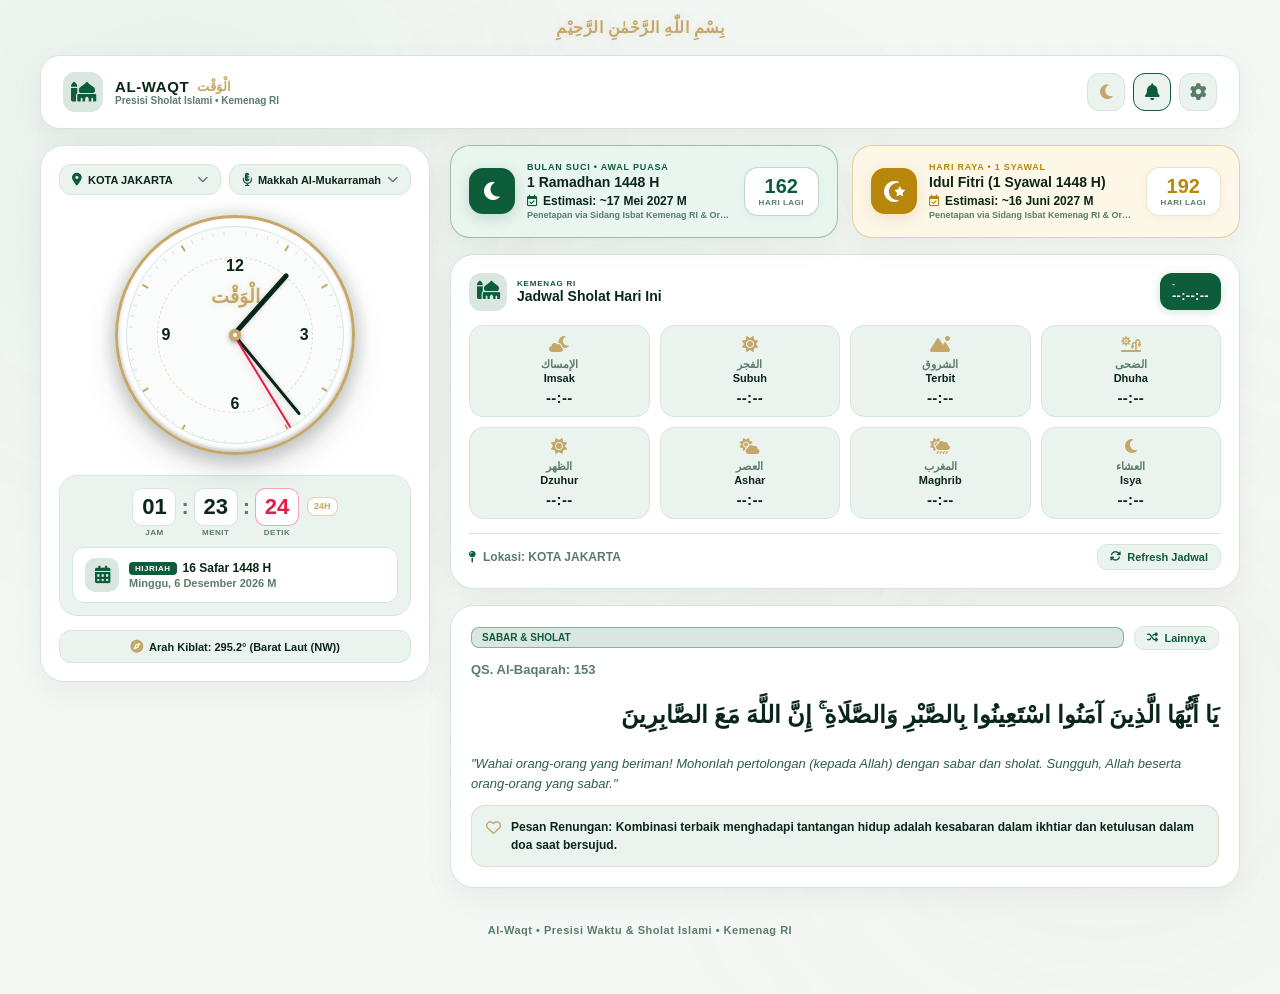
==== index.html @ 009664b2 "feat: initial commit Al-Waqt Islamic Clock, Prayer Times & Mobile App" ====
<!DOCTYPE html>
<html lang="id">
<head>
    <meta charset="UTF-8">
    <meta name="viewport" content="width=device-width, initial-scale=1.0, viewport-fit=cover">
    <meta http-equiv="X-Content-Type-Options" content="nosniff">
    <meta name="referrer" content="strict-origin-when-cross-origin">
    <meta http-equiv="Content-Security-Policy" content="default-src 'self'; script-src 'self' 'unsafe-inline' https://cdnjs.cloudflare.com; style-src 'self' 'unsafe-inline' https://fonts.googleapis.com https://cdnjs.cloudflare.com; font-src 'self' https://fonts.gstatic.com https://cdnjs.cloudflare.com; connect-src 'self' https://api.myquran.com; media-src 'self' blob: data:; img-src 'self' data:;">
    <title>Al-Waqt • Presisi Waktu & Sholat Islami</title>
    <!-- Google Fonts: Plus Jakarta Sans, Arabic Amiri, Heading Outfit, Display Orbitron -->
    <link rel="preconnect" href="https://fonts.googleapis.com">
    <link rel="preconnect" href="https://fonts.gstatic.com" crossorigin>
    <link href="https://fonts.googleapis.com/css2?family=Amiri:ital,wght@0,400;0,700;1,400&family=Outfit:wght@400;500;600;700;800;900&family=Plus+Jakarta+Sans:wght@400;500;600;700;800;900&display=swap" rel="stylesheet">
    <!-- Font Awesome Icons -->
    <link rel="stylesheet" href="https://cdnjs.cloudflare.com/ajax/libs/font-awesome/6.5.1/css/all.min.css" integrity="sha512-DTOQO9RWCH3ppGqcWaEA1BIZOC6xxalwEsw9c2QQeAIftl+Vegovlnee1c9QX4TctnWMn13TZye+giMm8e2LwA==" crossorigin="anonymous" referrerpolicy="no-referrer">
    <!-- Master Modular Stylesheet -->
    <link rel="stylesheet" href="style.css">
</head>
<body data-theme="green-dark">
    <!-- Islamic Geometric Pattern Overlay & Ambient Atmosphere -->
    <div class="islamic-pattern-bg"></div>
    <div class="ambient-glow glow-1"></div>
    <div class="ambient-glow glow-2"></div>
    <div class="ambient-glow glow-3"></div>

    <div class="app-container">
        <!-- 1. BISMILLAH RIBBON -->
        <div class="bismillah-ribbon">
            <span class="arabic-bismillah">بِسْمِ اللّٰهِ الرَّحْمٰنِ الرَّحِيْمِ</span>
        </div>

        <!-- 2. CRAFTED APP HEADER -->
        <header class="app-header">
            <!-- Brand Identity -->
            <div class="brand-identity">
                <div class="brand-crest">
                    <i class="fa-solid fa-mosque"></i>
                </div>
                <div class="brand-text-group">
                    <div class="brand-name-row">
                        <span class="brand-title">AL-WAQT</span>
                        <span class="brand-arabic-badge">الْوَقْت</span>
                    </div>
                    <span class="brand-sub">Presisi Sholat Islami • Kemenag RI</span>
                </div>
            </div>

            <!-- Action Buttons -->
            <div class="header-actions">
                <!-- Theme Toggle (Light / Dark) -->
                <button class="header-icon-btn" id="toggleDarkModeBtn" title="Mode Terang / Gelap">
                    <i class="fa-solid fa-sun" id="modeIcon"></i>
                </button>

                <!-- Audio Notification Toggle -->
                <button class="header-icon-btn active" id="toggleAudioBtn" title="Pengingat Adzan Otomatis">
                    <i class="fa-solid fa-bell" id="audioIcon"></i>
                </button>

                <!-- Settings Modal Trigger -->
                <button class="header-icon-btn" id="openSettingsBtn" title="Pengaturan Tampilan & Format">
                    <i class="fa-solid fa-gear"></i>
                </button>
            </div>
        </header>

        <!-- 3. MAIN DASHBOARD GRID (2-COLUMN ON DESKTOP, 1-COLUMN ON MOBILE) -->
        <main class="dashboard-grid">
            <!-- LEFT COLUMN: TIMEPIECE STATION -->
            <section class="hero-timepiece">
                <!-- Location & Reciter Chips Row -->
                <div class="hero-chips-row">
                    <button class="hero-chip" id="changeCityBtn" title="Pilih Wilayah / Daerah Jadwal Sholat">
                        <i class="fa-solid fa-location-dot chip-icon"></i>
                        <span id="currentCityLabel">KOTA JAKARTA</span>
                        <i class="fa-solid fa-chevron-down chevron"></i>
                    </button>

                    <button class="hero-chip reciter-chip" id="changeAdzanBtn" title="Pilih Suara & Muazin Adzan">
                        <i class="fa-solid fa-microphone-lines chip-icon"></i>
                        <span id="adzanChoiceLabel">Makkah</span>
                        <i class="fa-solid fa-chevron-down chevron"></i>
                    </button>
                </div>

                <!-- Analog Watch Dial -->
                <div class="analog-clock-wrapper">
                    <div class="analog-clock" id="analogClock">
                        <div class="clock-bezel">
                            <div class="clock-face">
                                <div class="islamic-inner-ring"></div>

                                <!-- Hour Markers -->
                                <span class="num-marker num-12" id="marker12">12</span>
                                <span class="num-marker num-3" id="marker3">3</span>
                                <span class="num-marker num-6" id="marker6">6</span>
                                <span class="num-marker num-9" id="marker9">9</span>

                                <!-- Dial Ticks (60 Ticks) -->
                                <div class="ticks-group" id="ticksGroup"></div>

                                <!-- Dial Logo -->
                                <div class="clock-brand">
                                    <span class="brand-arabic">الْوَقْت</span>
                                </div>

                                <!-- Hands -->
                                <div class="hand hour-hand" id="hourHand"></div>
                                <div class="hand minute-hand" id="minuteHand"></div>
                                <div class="hand second-hand" id="secondHand"></div>

                                <!-- Center Pin & Gem -->
                                <div class="center-nut">
                                    <div class="center-gem"></div>
                                </div>
                            </div>
                        </div>
                    </div>
                </div>

                <!-- Digital Clock & Hijri/Masehi Calendar Card -->
                <div class="digital-clock-card">
                    <!-- Digits Row -->
                    <div class="digital-time-row">
                        <div class="digit-group">
                            <div class="digit-card">
                                <span class="digit-value" id="digitHours">00</span>
                            </div>
                            <span class="digit-caption">JAM</span>
                        </div>

                        <span class="digit-separator">:</span>

                        <div class="digit-group">
                            <div class="digit-card">
                                <span class="digit-value" id="digitMinutes">00</span>
                            </div>
                            <span class="digit-caption">MENIT</span>
                        </div>

                        <span class="digit-separator">:</span>

                        <div class="digit-group">
                            <div class="digit-card second-card">
                                <span class="digit-value accent" id="digitSeconds">00</span>
                            </div>
                            <span class="digit-caption">DETIK</span>
                        </div>

                        <div class="period-badge-wrapper">
                            <div class="period-badge" id="periodBadge">24H</div>
                        </div>
                    </div>

                    <!-- Calendar Card (Hijri & Masehi) -->
                    <div class="calendar-card">
                        <div class="calendar-icon-box">
                            <i class="fa-solid fa-calendar-days"></i>
                        </div>
                        <div class="date-details">
                            <div class="hijri-headline">
                                <span class="hijri-badge">HIJRIAH</span>
                                <span class="hijri-text" id="liveHijriDate">16 Safar 1448 H</span>
                            </div>
                            <div class="masehi-text">
                                <span class="day-name" id="liveDayName">Sabtu</span>,
                                <span class="full-date" id="liveFullDate">29 Agustus 2026 M</span>
                            </div>
                        </div>
                    </div>
                </div>

                <!-- Qibla Pill (Tap to open Compass) -->
                <button class="qibla-pill-btn" id="openQiblaBtn" title="Buka Kompas Arah Kiblat Interaktif">
                    <i class="fa-solid fa-compass"></i>
                    <span id="qiblaText">Arah Kiblat: ~295.1° (Buka Kompas)</span>
                </button>
            </section>

            <!-- RIGHT COLUMN: MAIN SPIRITUAL & SCHEDULE STATION -->
            <div class="dashboard-main-content">
                <!-- 1. ISLAMIC MILESTONES (RAMADHAN & IDUL FITRI COUNTDOWNS) -->
                <section class="events-countdown-section">
                    <div class="countdown-card ramadhan-card">
                        <div class="event-icon-box">
                            <i class="fa-solid fa-moon"></i>
                        </div>
                        <div class="event-info">
                            <div class="event-tag">BULAN SUCI • AWAL PUASA</div>
                            <h4 class="event-title" id="ramadhanTitle">1 Ramadhan 1448 H</h4>
                            <div class="event-masehi-row">
                                <i class="fa-regular fa-calendar-check"></i>
                                <span id="ramadhanMasehiDate">Estimasi: ~8 - 9 Februari 2027</span>
                            </div>
                            <span class="event-note">Penetapan via Sidang Isbat Kemenag RI & Ormas</span>
                        </div>
                        <div class="event-counter-box">
                            <div class="counter-number" id="ramadhanDaysCount">--</div>
                            <div class="counter-unit">HARI LAGI</div>
                        </div>
                    </div>

                    <div class="countdown-card idulfitri-card">
                        <div class="event-icon-box">
                            <i class="fa-solid fa-star-and-crescent"></i>
                        </div>
                        <div class="event-info">
                            <div class="event-tag">HARI RAYA • 1 SYAWAL</div>
                            <h4 class="event-title" id="idulFitriTitle">Idul Fitri (1 Syawal 1448 H)</h4>
                            <div class="event-masehi-row">
                                <i class="fa-regular fa-calendar-check"></i>
                                <span id="idulFitriMasehiDate">Estimasi: ~10 - 11 Maret 2027</span>
                            </div>
                            <span class="event-note">Penetapan via Sidang Isbat Kemenag RI & Ormas</span>
                        </div>
                        <div class="event-counter-box">
                            <div class="counter-number" id="idulFitriDaysCount">--</div>
                            <div class="counter-unit">HARI LAGI</div>
                        </div>
                    </div>
                </section>

                <!-- 2. PRAYER SCHEDULE & NEXT PRAYER SECTION -->
                <section class="prayer-section">
                    <div class="prayer-header">
                        <div class="prayer-title-group">
                            <div class="prayer-title-icon">
                                <i class="fa-solid fa-mosque"></i>
                            </div>
                            <div class="prayer-title-text">
                                <div class="prayer-title-badge">KEMENAG RI</div>
                                <h3 class="prayer-title">Jadwal Sholat Hari Ini</h3>
                            </div>
                        </div>

                        <!-- Next Prayer Live Countdown Pill -->
                        <div class="next-prayer-banner" id="nextPrayerBanner">
                            <div class="next-prayer-info">
                                <span class="next-prayer-name" id="nextPrayerName">-</span>
                            </div>
                            <div class="next-prayer-timer" id="nextPrayerTimer">--:--:--</div>
                        </div>
                    </div>

                    <!-- 8-Prayer Grid (4x2 Matrix) -->
                    <div class="prayer-grid" id="prayerGrid">
                        <div class="prayer-card" data-prayer="imsak">
                            <div class="prayer-card-icon"><i class="fa-solid fa-cloud-moon"></i></div>
                            <span class="prayer-arabic">الإمساك</span>
                            <span class="prayer-name">Imsak</span>
                            <span class="prayer-time" id="timeImsak">--:--</span>
                        </div>
                        <div class="prayer-card" data-prayer="subuh">
                            <div class="prayer-card-icon"><i class="fa-solid fa-sun"></i></div>
                            <span class="prayer-arabic">الفجر</span>
                            <span class="prayer-name">Subuh</span>
                            <span class="prayer-time" id="timeSubuh">--:--</span>
                        </div>
                        <div class="prayer-card" data-prayer="terbit">
                            <div class="prayer-card-icon"><i class="fa-solid fa-mountain-sun"></i></div>
                            <span class="prayer-arabic">الشروق</span>
                            <span class="prayer-name">Terbit</span>
                            <span class="prayer-time" id="timeTerbit">--:--</span>
                        </div>
                        <div class="prayer-card" data-prayer="dhuha">
                            <div class="prayer-card-icon"><i class="fa-solid fa-sun-plant-wilt"></i></div>
                            <span class="prayer-arabic">الضحى</span>
                            <span class="prayer-name">Dhuha</span>
                            <span class="prayer-time" id="timeDhuha">--:--</span>
                        </div>
                        <div class="prayer-card" data-prayer="dzuhur">
                            <div class="prayer-card-icon"><i class="fa-solid fa-sun"></i></div>
                            <span class="prayer-arabic">الظهر</span>
                            <span class="prayer-name">Dzuhur</span>
                            <span class="prayer-time" id="timeDzuhur">--:--</span>
                        </div>
                        <div class="prayer-card" data-prayer="ashar">
                            <div class="prayer-card-icon"><i class="fa-solid fa-cloud-sun"></i></div>
                            <span class="prayer-arabic">العصر</span>
                            <span class="prayer-name">Ashar</span>
                            <span class="prayer-time" id="timeAshar">--:--</span>
                        </div>
                        <div class="prayer-card" data-prayer="maghrib">
                            <div class="prayer-card-icon"><i class="fa-solid fa-cloud-sun-rain"></i></div>
                            <span class="prayer-arabic">المغرب</span>
                            <span class="prayer-name">Maghrib</span>
                            <span class="prayer-time" id="timeMaghrib">--:--</span>
                        </div>
                        <div class="prayer-card" data-prayer="isya">
                            <div class="prayer-card-icon"><i class="fa-solid fa-moon"></i></div>
                            <span class="prayer-arabic">العشاء</span>
                            <span class="prayer-name">Isya</span>
                            <span class="prayer-time" id="timeIsya">--:--</span>
                        </div>
                    </div>

                    <!-- Prayer Footer -->
                    <div class="prayer-footer">
                        <div class="location-status">
                            <i class="fa-solid fa-map-pin"></i>
                            <span>Lokasi: <strong id="locationDetailText">KOTA JAKARTA</strong></span>
                        </div>
                        <button class="btn-refresh" id="refreshPrayerBtn" title="Sinkronisasi Ulang Jadwal">
                            <i class="fa-solid fa-rotate"></i> Refresh
                        </button>
                    </div>
                </section>

                <!-- 3. DAILY QURAN VERSE CARD -->
                <section class="quran-quote-card">
                    <div class="quran-quote-header">
                        <span class="quote-topic-badge" id="quoteTopicBadge">HARI KE-1 • KEMUDAHAN</span>
                        <button class="btn-new-verse" id="newVerseBtn" title="Ganti Ayat Motivasi Lain">
                            <i class="fa-solid fa-shuffle"></i> Lainnya
                        </button>
                    </div>

                    <span class="quran-surah-name" id="quranSurahName">QS. Al-Insyirah: 5-6</span>

                    <div class="quran-arabic-box" id="quranArabicText">
                        فَإِنَّ مَعَ الْعُسْرِ يُسْرًا ۝ إِنَّ مَعَ الْعُسْرِ يُسْرًا
                    </div>

                    <div class="quran-translation-box" id="quranTranslationText">
                        "Maka sesungguhnya beserta kesulitan ada kemudahan, sesungguhnya beserta kesulitan itu ada kemudahan."
                    </div>

                    <div class="quran-reflection-box" id="quranReflectionBox">
                        <i class="fa-regular fa-heart reflection-icon"></i>
                        <span class="reflection-text" id="quranReflectionText">
                            Yakinlah bahwa setiap kesulitan dan ujian hidup selalu dipaketkan oleh Allah dengan jalan keluar dan kemudahan.
                        </span>
                    </div>
                </section>
            </div>
        </main>

        <!-- App Footer -->
        <footer class="app-footer">
            <p>Al-Waqt • Presisi Waktu & Sholat Islami • Kemenag RI</p>
        </footer>
    </div>

    <!-- 4. HIERARCHICAL CITY & REGION SELECTOR MODAL -->
    <div class="modal-overlay" id="cityModal">
        <div class="modal-card">
            <!-- Modal Header -->
            <div class="modal-header">
                <div class="modal-title-box">
                    <i class="fa-solid fa-location-dot modal-title-icon"></i>
                    <h3>Pilih Wilayah / Daerah</h3>
                </div>
                <button class="modal-close" id="closeCityModalBtn">&times;</button>
            </div>

            <!-- Global Search Box -->
            <div class="modal-search-wrapper">
                <div class="modal-search-box">
                    <i class="fa-solid fa-magnifying-glass search-icon"></i>
                    <input type="text" id="citySearchInput" placeholder="Cari nama kota/kabupaten/kecamatan..." autocomplete="off">
                </div>
            </div>

            <!-- Breadcrumb Navigation Bar (Visible in District View) -->
            <div class="modal-breadcrumb-bar" id="modalBreadcrumb">
                <button class="btn-breadcrumb-back" id="btnBreadcrumbBack">
                    <i class="fa-solid fa-arrow-left"></i> Kembali ke Daftar Kota
                </button>
                <span class="breadcrumb-trail" id="breadcrumbCurrent">Jakarta Timur</span>
            </div>

            <!-- Region Filter Tabs -->
            <div class="region-tabs-row" id="regionTabsRow">
                <button class="region-tab-btn active" data-tab="all">🌐 Semua</button>
                <button class="region-tab-btn" data-tab="jakarta">🏙️ Jakarta</button>
                <button class="region-tab-btn" data-tab="bodetabek">🏘️ Bodetabek</button>
                <button class="region-tab-btn" data-tab="jawa_luar">🗺️ Lainnya</button>
            </div>

            <!-- Dynamic City & District List -->
            <div class="city-list" id="cityList">
                <div class="city-list-loading">
                    <i class="fa-solid fa-spinner fa-spin"></i> Memuat wilayah...
                </div>
            </div>
        </div>
    </div>

    <!-- 5. ADZAN RECITER SELECTOR MODAL -->
    <div class="modal-overlay" id="adzanModal">
        <div class="modal-card">
            <div class="modal-header">
                <div class="modal-title-box">
                    <i class="fa-solid fa-microphone-lines modal-title-icon"></i>
                    <h3>Pilihan Suara & Muazin Adzan</h3>
                </div>
                <button class="modal-close" id="closeAdzanModalBtn">&times;</button>
            </div>

            <div class="adzan-modal-body">
                <!-- Special Subuh Notice Banner -->
                <div class="subuh-special-banner">
                    <div class="subuh-special-icon">
                        <i class="fa-solid fa-cloud-sun"></i>
                    </div>
                    <div class="subuh-special-info">
                        <span class="subuh-special-badge">KHUSUS WAKTU SUBUH (OTOMATIS)</span>
                        <span class="subuh-special-title">Tatswib: Ash-Shalatu Khairum Minan-Naum</span>
                        <span class="subuh-special-desc">Lafadz khusus Subuh otomatis berkumandang saat waktu Subuh.</span>
                    </div>
                    <button class="btn-preview-subuh" id="btnPreviewSubuh" title="Tes Suara Adzan Subuh">
                        <i class="fa-solid fa-play"></i> Tes
                    </button>
                </div>

                <span class="adzan-list-title">Pilihan Muazin Sholat Reguler:</span>
                
                <div class="adzan-list" id="adzanList">
                    <!-- Injected dynamically by adzanModal.js -->
                </div>
            </div>
        </div>
    </div>

    <!-- 6. PREFERENCES & SETTINGS MODAL -->
    <div class="modal-overlay" id="settingsModal">
        <div class="modal-card">
            <div class="modal-header">
                <div class="modal-title-box">
                    <i class="fa-solid fa-gear modal-title-icon"></i>
                    <h3>Pengaturan</h3>
                </div>
                <button class="modal-close" id="closeSettingsModalBtn">&times;</button>
            </div>

            <div class="settings-modal-body">
                <!-- Format Waktu -->
                <div class="settings-row">
                    <div class="settings-row-left">
                        <div class="settings-icon">
                            <i class="fa-regular fa-clock"></i>
                        </div>
                        <div class="settings-info">
                            <span class="settings-title">Format Waktu Jam</span>
                            <span class="settings-desc">Tampilan 24 Jam atau 12 Jam (AM/PM)</span>
                        </div>
                    </div>
                    <div class="segmented-switch">
                        <button class="segment-btn active" id="btnFormat24">24 Jam</button>
                        <button class="segment-btn" id="btnFormat12">12 Jam</button>
                    </div>
                </div>

                <!-- Angka Jam (Latin / Arab) -->
                <div class="settings-row">
                    <div class="settings-row-left">
                        <div class="settings-icon">
                            <span style="font-family: var(--font-arabic); font-size: 1.15rem; font-weight: 700;">١٢</span>
                        </div>
                        <div class="settings-info">
                            <span class="settings-title">Angka Jam & Hitungan</span>
                            <span class="settings-desc">Angka Latin (1, 2, 3) atau Arab (١, ٢, ٣)</span>
                        </div>
                    </div>
                    <div class="segmented-switch">
                        <button class="segment-btn active" id="btnNumeralLatin">Latin</button>
                        <button class="segment-btn" id="btnNumeralArabic">Arab</button>
                    </div>
                </div>

                <!-- Gerakan Jarum (Smooth / Detak) -->
                <div class="settings-row">
                    <div class="settings-row-left">
                        <div class="settings-icon">
                            <i class="fa-solid fa-water"></i>
                        </div>
                        <div class="settings-info">
                            <span class="settings-title">Gerakan Jarum Detik</span>
                            <span class="settings-desc">Meluncur halus (Smooth) atau berdetak</span>
                        </div>
                    </div>
                    <div class="segmented-switch">
                        <button class="segment-btn active" id="btnSmoothSweep">Halus</button>
                        <button class="segment-btn" id="btnSmoothTick">Detak</button>
                    </div>
                </div>

                <!-- Kompas Arah Kiblat -->
                <div class="settings-row">
                    <div class="settings-row-left">
                        <div class="settings-icon">
                            <i class="fa-solid fa-compass"></i>
                        </div>
                        <div class="settings-info">
                            <span class="settings-title">Kompas Arah Kiblat</span>
                            <span class="settings-desc">Buka instrumen kompas digital & derajat Ka'bah</span>
                        </div>
                    </div>
                    <button class="settings-action-btn" id="settingsQiblaBtn">
                        <i class="fa-solid fa-compass"></i> Buka Kompas
                    </button>
                </div>

                <!-- Tes Kumandang Adzan -->
                <div class="settings-row">
                    <div class="settings-row-left">
                        <div class="settings-icon">
                            <i class="fa-solid fa-volume-high"></i>
                        </div>
                        <div class="settings-info">
                            <span class="settings-title">Tes Audio Adzan</span>
                            <span class="settings-desc">Uji coba putar audio adzan asli</span>
                        </div>
                    </div>
                    <button class="settings-action-btn" id="testAdzanBtn">
                        <i class="fa-solid fa-play" id="testAdzanIcon"></i>
                        <span id="testAdzanLabel">Putar Tes</span>
                    </button>
                </div>

                <!-- Layar Penuh (Fullscreen) -->
                <div class="settings-row">
                    <div class="settings-row-left">
                        <div class="settings-icon">
                            <i class="fa-solid fa-expand"></i>
                        </div>
                        <div class="settings-info">
                            <span class="settings-title">Mode Layar Penuh</span>
                            <span class="settings-desc">Tampilan penuh tanpa gangguan browser</span>
                        </div>
                    </div>
                    <button class="settings-action-btn" id="fullscreenBtn">
                        <i class="fa-solid fa-expand" id="fullscreenIcon"></i> Fullscreen
                    </button>
                </div>
            </div>
        </div>
    </div>

    <!-- 7. INTERACTIVE QIBLA COMPASS MODAL -->
    <div class="modal-overlay" id="qiblaModal">
        <div class="modal-card">
            <div class="modal-header">
                <div class="modal-title-box">
                    <i class="fa-solid fa-compass modal-title-icon"></i>
                    <h3>Kompas Arah Kiblat</h3>
                </div>
                <button class="modal-close" id="closeQiblaModalBtn">&times;</button>
            </div>

            <div class="qibla-modal-body">
                <!-- Angle & Distance Readouts -->
                <div class="qibla-readout-grid">
                    <div class="qibla-readout-card">
                        <span class="qibla-readout-label">Derajat Arah Kiblat</span>
                        <span class="qibla-readout-val accent" id="qiblaAngleVal">295.1°</span>
                    </div>
                    <div class="qibla-readout-card">
                        <span class="qibla-readout-label">Jarak ke Ka'bah</span>
                        <span class="qibla-readout-val" id="qiblaDistVal">~7.925 km</span>
                    </div>
                </div>

                <!-- Live Compass Viewport & Needle -->
                <div class="compass-viewport">
                    <div class="compass-bezel">
                        <div class="compass-dial" id="compassDial">
                            <div class="compass-inner-ring"></div>
                            
                            <!-- Cardinal Direction Markers -->
                            <span class="compass-cardinal compass-north">U</span>
                            <span class="compass-cardinal compass-east">T</span>
                            <span class="compass-cardinal compass-south">S</span>
                            <span class="compass-cardinal compass-west">B</span>

                            <!-- Center Nut -->
                            <div class="compass-center-nut">
                                <div class="compass-center-gem"></div>
                            </div>
                        </div>

                        <!-- Needle pointing to Kaaba -->
                        <div class="qibla-needle" id="qiblaNeedle">
                            <div class="qibla-kaaba-badge" title="Arah Ka'bah (Makkah)">
                                <i class="fa-solid fa-kaaba"></i>
                            </div>
                            <div class="qibla-needle-body"></div>
                        </div>
                    </div>
                </div>

                <!-- Alignment Status Banner -->
                <div class="qibla-status-badge static" id="qiblaStatusBadge">
                    <i class="fa-solid fa-compass"></i> Arah Kiblat: ~295.1° Barat Laut
                </div>

                <!-- Footer & GPS Precision Tool -->
                <div class="qibla-footer-row">
                    <div class="qibla-location-info">
                        <i class="fa-solid fa-map-pin"></i>
                        <span id="qiblaLocationLabel">KOTA JAKARTA</span>
                    </div>
                    <button class="btn-detect-gps" id="btnDetectGPS" title="Gunakan GPS Presisi">
                        <i class="fa-solid fa-location-crosshairs"></i> Deteksi GPS
                    </button>
                </div>
            </div>
        </div>
    </div>

    <!-- 8. REAL ADZAN NOTIFICATION BANNER -->
    <div class="adzan-banner" id="adzanBanner">
        <div class="adzan-banner-content">
            <div class="adzan-banner-icon">
                <i class="fa-solid fa-volume-high"></i>
            </div>
            <div class="adzan-banner-text">
                <div class="adzan-status-row">
                    <span class="adzan-banner-sub">WAKTU SHOLAT TELAH TIBA</span>
                </div>
                <h4 class="adzan-banner-title" id="adzanBannerTitle">Adzan Dzuhur</h4>
            </div>
            <div class="adzan-actions">
                <button class="btn-stop-adzan" id="stopAdzanBtn" title="Hentikan Suara Adzan">
                    <i class="fa-solid fa-stop"></i> Hentikan
                </button>
                <button class="adzan-banner-close" id="closeAdzanBannerBtn" title="Tutup">&times;</button>
            </div>
        </div>
    </div>

    <!-- Audio Element for Real Adzan -->
    <audio id="realAdzanAudio" preload="auto"></audio>

    <!-- Modular JavaScript Engine -->
    <script src="js/constants.js"></script>
    <script src="js/subdistrictsData.js"></script>
    <script src="js/quranData.js"></script>
    <script src="js/audio.js"></script>
    <script src="js/countdown.js"></script>
    <script src="js/qibla.js"></script>
    <script src="js/prayerApi.js"></script>
    <script src="js/cityModal.js"></script>
    <script src="js/adzanModal.js"></script>
    <script src="js/sidebar.js"></script>
    <script src="js/clock.js"></script>
    <script src="js/app.js"></script>
</body>
</html>
---- style.css ----
@import url('css/variables.css');
@import url('css/base.css');
@import url('css/clock.css');
@import url('css/events.css');
@import url('css/prayer.css');
@import url('css/quran.css');
@import url('css/modal.css');
@import url('css/sidebar.css');
@import url('css/adzan.css');
@import url('css/responsive.css');
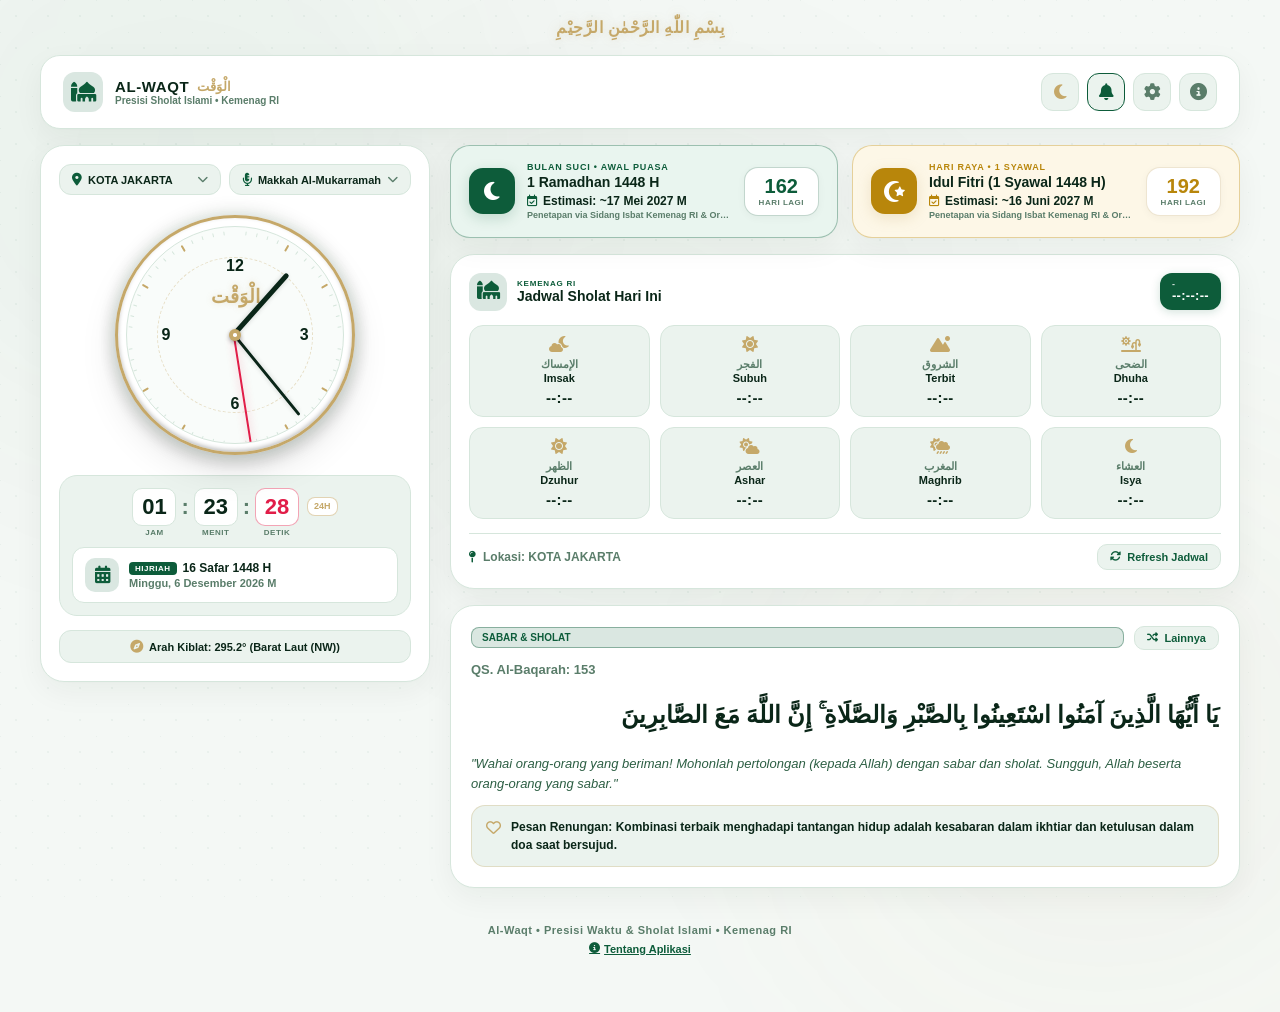
==== commit f4610e73: "feat: add comprehensive About section to Web, Flutter App, and GitHub README" ====
--- a/index.html
+++ b/index.html
@@ -61,6 +61,11 @@
                 <button class="header-icon-btn" id="openSettingsBtn" title="Pengaturan Tampilan & Format">
                     <i class="fa-solid fa-gear"></i>
                 </button>
+
+                <!-- About Modal Trigger -->
+                <button class="header-icon-btn" id="openAboutBtn" title="Tentang Aplikasi Al-Waqt">
+                    <i class="fa-solid fa-circle-info"></i>
+                </button>
             </div>
         </header>
 
@@ -338,6 +343,11 @@
         <!-- App Footer -->
         <footer class="app-footer">
             <p>Al-Waqt • Presisi Waktu & Sholat Islami • Kemenag RI</p>
+            <div>
+                <button class="footer-about-btn" id="footerAboutBtn" style="background:none; border:none; color:var(--emerald-primary); font-size:11px; font-weight:700; cursor:pointer; text-decoration:underline; display:inline-flex; align-items:center; gap:4px; margin-top:4px;">
+                    <i class="fa-solid fa-circle-info"></i> Tentang Aplikasi
+                </button>
+            </div>
         </footer>
     </div>
 
@@ -531,6 +541,22 @@
                     </div>
                     <button class="settings-action-btn" id="fullscreenBtn">
                         <i class="fa-solid fa-expand" id="fullscreenIcon"></i> Fullscreen
+                    </button>
+                </div>
+
+                <!-- Tentang Aplikasi -->
+                <div class="settings-row">
+                    <div class="settings-row-left">
+                        <div class="settings-icon">
+                            <i class="fa-solid fa-circle-info"></i>
+                        </div>
+                        <div class="settings-info">
+                            <span class="settings-title">Tentang Al-Waqt</span>
+                            <span class="settings-desc">Informasi pengembang, versi, API & lisensi</span>
+                        </div>
+                    </div>
+                    <button class="settings-action-btn" id="settingsAboutBtn">
+                        <i class="fa-solid fa-circle-info"></i> Tentang
                     </button>
                 </div>
             </div>
@@ -625,6 +651,92 @@
                     <i class="fa-solid fa-stop"></i> Hentikan
                 </button>
                 <button class="adzan-banner-close" id="closeAdzanBannerBtn" title="Tutup">&times;</button>
+            </div>
+        </div>
+    </div>
+
+    <!-- 9. ABOUT MODAL -->
+    <div class="modal-overlay" id="aboutModal">
+        <div class="modal-card" style="max-width: 520px;">
+            <div class="modal-header">
+                <div class="modal-title-box">
+                    <i class="fa-solid fa-circle-info modal-title-icon"></i>
+                    <h3>Tentang Al-Waqt</h3>
+                </div>
+                <button class="modal-close" id="closeAboutModalBtn">&times;</button>
+            </div>
+            <div class="about-modal-body">
+                <div class="about-hero">
+                    <div class="about-crest">
+                        <i class="fa-solid fa-mosque"></i>
+                    </div>
+                    <div class="about-app-name">
+                        <span>AL-WAQT</span>
+                        <span class="about-arabic-title">الْوَقْت</span>
+                    </div>
+                    <div class="about-version-chip">
+                        <i class="fa-solid fa-code-branch"></i> Versi 2.0.0 • Production
+                    </div>
+                    <p class="about-tagline">Presisi Waktu & Jadwal Sholat Islami Terintegrasi Kemenag RI</p>
+                </div>
+
+                <div class="about-description">
+                    <strong>Al-Waqt (الْوَقْت)</strong> adalah instrumen penunjuk waktu Islami modern yang memadukan estetika jam tangan mewah dengan akurasi astronomis. Dilengkapi jam analog <em>smooth sweep</em>, jadwal sholat resmi Kemenag RI, kompas kiblat trigonometri bola, adzan otomatis 4 muazin dunia, dan inspirasi harian Al-Qur'an.
+                </div>
+
+                <div class="about-grid">
+                    <div class="about-spec-card">
+                        <div class="about-spec-icon"><i class="fa-solid fa-database"></i></div>
+                        <div class="about-spec-info">
+                            <span class="about-spec-title">Jadwal Sholat</span>
+                            <span class="about-spec-val">Kemenag RI (Bimas Islam)</span>
+                        </div>
+                    </div>
+                    <div class="about-spec-card">
+                        <div class="about-spec-icon"><i class="fa-solid fa-compass"></i></div>
+                        <div class="about-spec-info">
+                            <span class="about-spec-title">Arah Kiblat</span>
+                            <span class="about-spec-val">Great-Circle Navigation</span>
+                        </div>
+                    </div>
+                    <div class="about-spec-card">
+                        <div class="about-spec-icon"><i class="fa-solid fa-microphone-lines"></i></div>
+                        <div class="about-spec-info">
+                            <span class="about-spec-title">Muazin Adzan</span>
+                            <span class="about-spec-val">Makkah, Madinah, Mesir, Turki</span>
+                        </div>
+                    </div>
+                    <div class="about-spec-card">
+                        <div class="about-spec-icon"><i class="fa-solid fa-calendar-star"></i></div>
+                        <div class="about-spec-info">
+                            <span class="about-spec-title">Kalender Islam</span>
+                            <span class="about-spec-val">Hisab Hijriah 1448 H / 2027 M</span>
+                        </div>
+                    </div>
+                    <div class="about-spec-card">
+                        <div class="about-spec-icon"><i class="fa-solid fa-laptop-code"></i></div>
+                        <div class="about-spec-info">
+                            <span class="about-spec-title">Platform</span>
+                            <span class="about-spec-val">Web & Mobile (Flutter)</span>
+                        </div>
+                    </div>
+                    <div class="about-spec-card">
+                        <div class="about-spec-icon"><i class="fa-solid fa-user-check"></i></div>
+                        <div class="about-spec-info">
+                            <span class="about-spec-title">Pengembang</span>
+                            <span class="about-spec-val">Alfian (@Alfianax01)</span>
+                        </div>
+                    </div>
+                </div>
+
+                <div class="about-actions">
+                    <a href="https://github.com/Alfianax01/Jam-sholat" target="_blank" rel="noopener noreferrer" class="btn-github-link">
+                        <i class="fa-brands fa-github"></i> Kunjungi Repository di GitHub
+                    </a>
+                    <div class="about-license-note">
+                        Lisensi Open-Source MIT • Dibuat dengan dedikasi untuk kemaslahatan umat
+                    </div>
+                </div>
             </div>
         </div>
     </div>
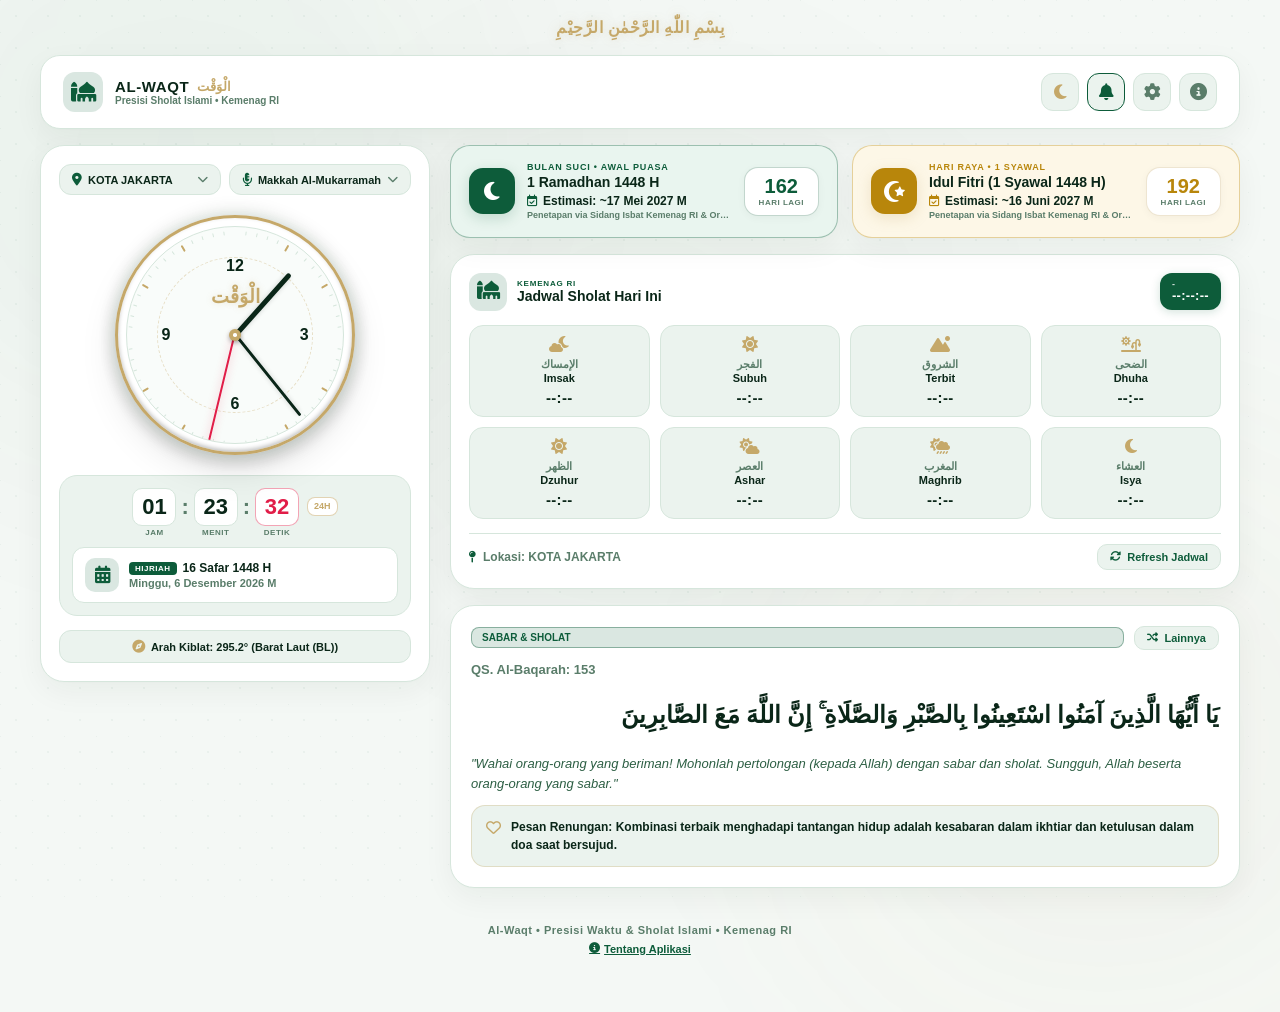
==== commit ea16a8e0: "fix: resolve compass static bug with 360-degree interactive rotation, auto-align and precision clock" ====
--- a/index.html
+++ b/index.html
@@ -578,19 +578,28 @@
                 <!-- Angle & Distance Readouts -->
                 <div class="qibla-readout-grid">
                     <div class="qibla-readout-card">
-                        <span class="qibla-readout-label">Derajat Arah Kiblat</span>
+                        <span class="qibla-readout-label">Arah Kiblat Ka'bah</span>
                         <span class="qibla-readout-val accent" id="qiblaAngleVal">295.1°</span>
                     </div>
                     <div class="qibla-readout-card">
-                        <span class="qibla-readout-label">Jarak ke Ka'bah</span>
+                        <span class="qibla-readout-label">Arah Kompas (Heading)</span>
+                        <span class="qibla-readout-val" id="compassHeadingVal">0° (Utara)</span>
+                    </div>
+                    <div class="qibla-readout-card">
+                        <span class="qibla-readout-label">Jarak ke Makkah</span>
                         <span class="qibla-readout-val" id="qiblaDistVal">~7.925 km</span>
                     </div>
                 </div>
 
-                <!-- Live Compass Viewport & Needle -->
+                <!-- Live Interactive Compass Viewport & Dial -->
                 <div class="compass-viewport">
-                    <div class="compass-bezel">
+                    <div class="compass-bezel" id="compassBezel">
+                        <!-- Top Lubber / Index Marker (Front of device) -->
+                        <div class="compass-lubber-line" title="Arah Depan Perangkat"></div>
+
                         <div class="compass-dial" id="compassDial">
+                            <!-- 360 Degree Marks Group -->
+                            <div class="compass-ticks-group" id="compassTicksGroup"></div>
                             <div class="compass-inner-ring"></div>
                             
                             <!-- Cardinal Direction Markers -->
@@ -599,25 +608,35 @@
                             <span class="compass-cardinal compass-south">S</span>
                             <span class="compass-cardinal compass-west">B</span>
 
+                            <!-- Needle pointing to Kaaba (Attached to the compass dial, pointing at Qibla angle from North) -->
+                            <div class="qibla-needle" id="qiblaNeedle">
+                                <div class="qibla-kaaba-badge" title="Arah Ka'bah (Makkah)">
+                                    <i class="fa-solid fa-kaaba"></i>
+                                </div>
+                                <div class="qibla-needle-body"></div>
+                            </div>
+
                             <!-- Center Nut -->
                             <div class="compass-center-nut">
                                 <div class="compass-center-gem"></div>
                             </div>
                         </div>
-
-                        <!-- Needle pointing to Kaaba -->
-                        <div class="qibla-needle" id="qiblaNeedle">
-                            <div class="qibla-kaaba-badge" title="Arah Ka'bah (Makkah)">
-                                <i class="fa-solid fa-kaaba"></i>
-                            </div>
-                            <div class="qibla-needle-body"></div>
-                        </div>
                     </div>
                 </div>
 
                 <!-- Alignment Status Banner -->
                 <div class="qibla-status-badge static" id="qiblaStatusBadge">
                     <i class="fa-solid fa-compass"></i> Arah Kiblat: ~295.1° Barat Laut
+                </div>
+
+                <!-- Interactive Compass Action Buttons -->
+                <div class="qibla-controls-row">
+                    <button class="btn-qibla-ctrl auto-align" id="btnAutoAlignQibla" title="Putar Otomatis ke Arah Kiblat">
+                        <i class="fa-solid fa-kaaba"></i> Selaraskan ke Kiblat
+                    </button>
+                    <button class="btn-qibla-ctrl reset-north" id="btnResetNorth" title="Arahkan ke Utara (0°)">
+                        <i class="fa-solid fa-compass"></i> Arahkan Utara
+                    </button>
                 </div>
 
                 <!-- Footer & GPS Precision Tool -->
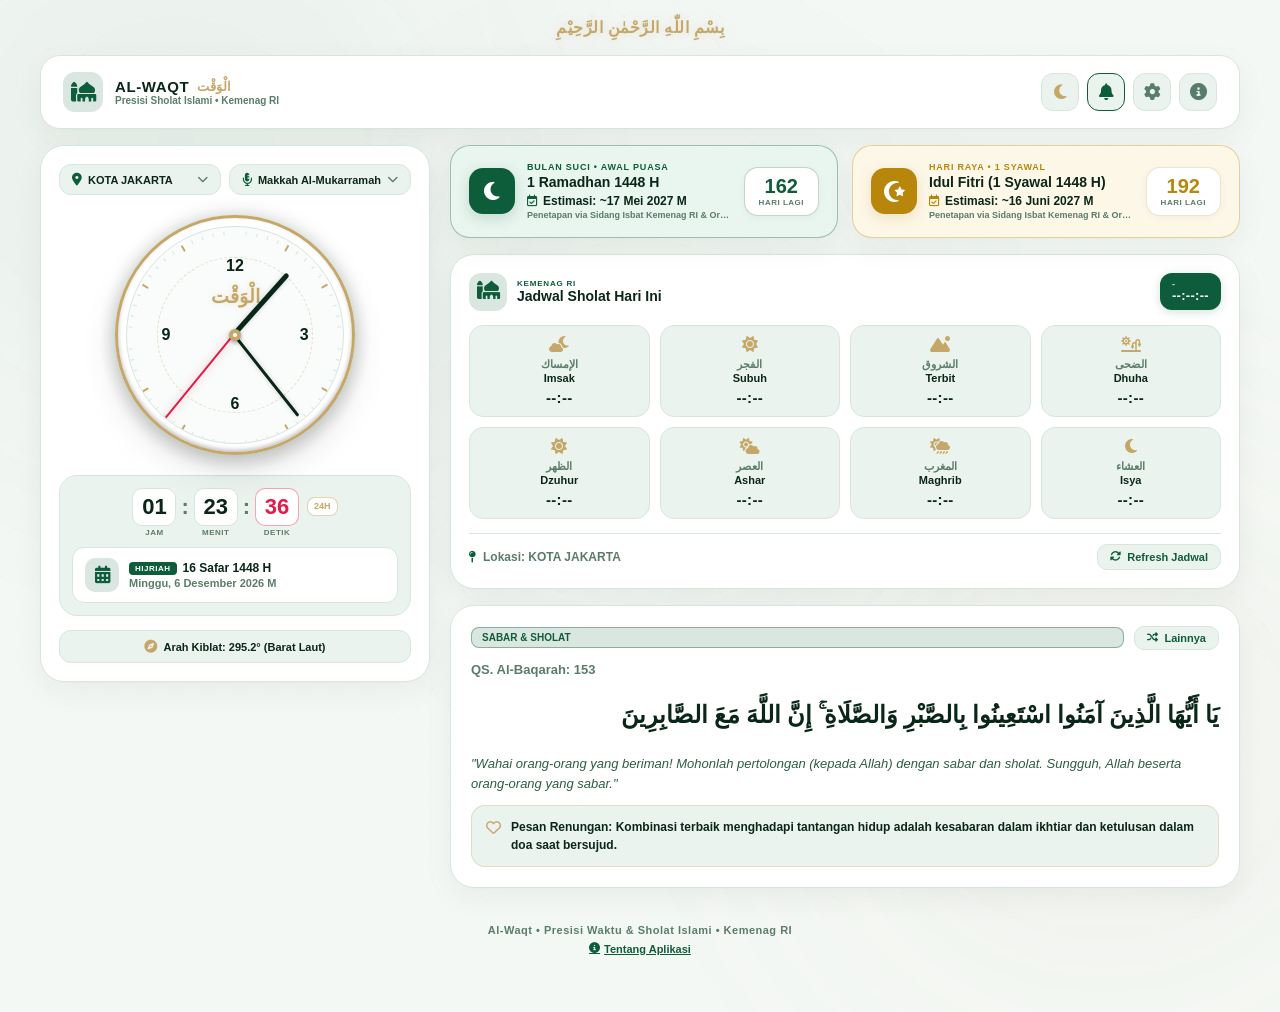
==== commit 4fed9208: "fix(qibla): streamline readout cards layout with concise subtext and responsive mobile fit" ====
--- a/index.html
+++ b/index.html
@@ -575,19 +575,22 @@
             </div>
 
             <div class="qibla-modal-body">
-                <!-- Angle & Distance Readouts -->
+                <!-- Angle & Distance Readouts (3 Concise Cards) -->
                 <div class="qibla-readout-grid">
                     <div class="qibla-readout-card">
-                        <span class="qibla-readout-label">Arah Kiblat Ka'bah</span>
-                        <span class="qibla-readout-val accent" id="qiblaAngleVal">295.1°</span>
+                        <span class="qibla-readout-label">ARAH KIBLAT</span>
+                        <span class="qibla-readout-val accent" id="qiblaAngleVal">295.2°</span>
+                        <span class="qibla-readout-sub" id="qiblaCardinalSub">Barat Laut</span>
                     </div>
                     <div class="qibla-readout-card">
-                        <span class="qibla-readout-label">Arah Kompas (Heading)</span>
-                        <span class="qibla-readout-val" id="compassHeadingVal">0° (Utara)</span>
+                        <span class="qibla-readout-label">ARAH KOMPAS</span>
+                        <span class="qibla-readout-val" id="compassHeadingVal">0°</span>
+                        <span class="qibla-readout-sub" id="compassHeadingSub">Utara</span>
                     </div>
                     <div class="qibla-readout-card">
-                        <span class="qibla-readout-label">Jarak ke Makkah</span>
-                        <span class="qibla-readout-val" id="qiblaDistVal">~7.925 km</span>
+                        <span class="qibla-readout-label">JARAK KA'BAH</span>
+                        <span class="qibla-readout-val" id="qiblaDistVal">7.925 km</span>
+                        <span class="qibla-readout-sub">Makkah</span>
                     </div>
                 </div>
 
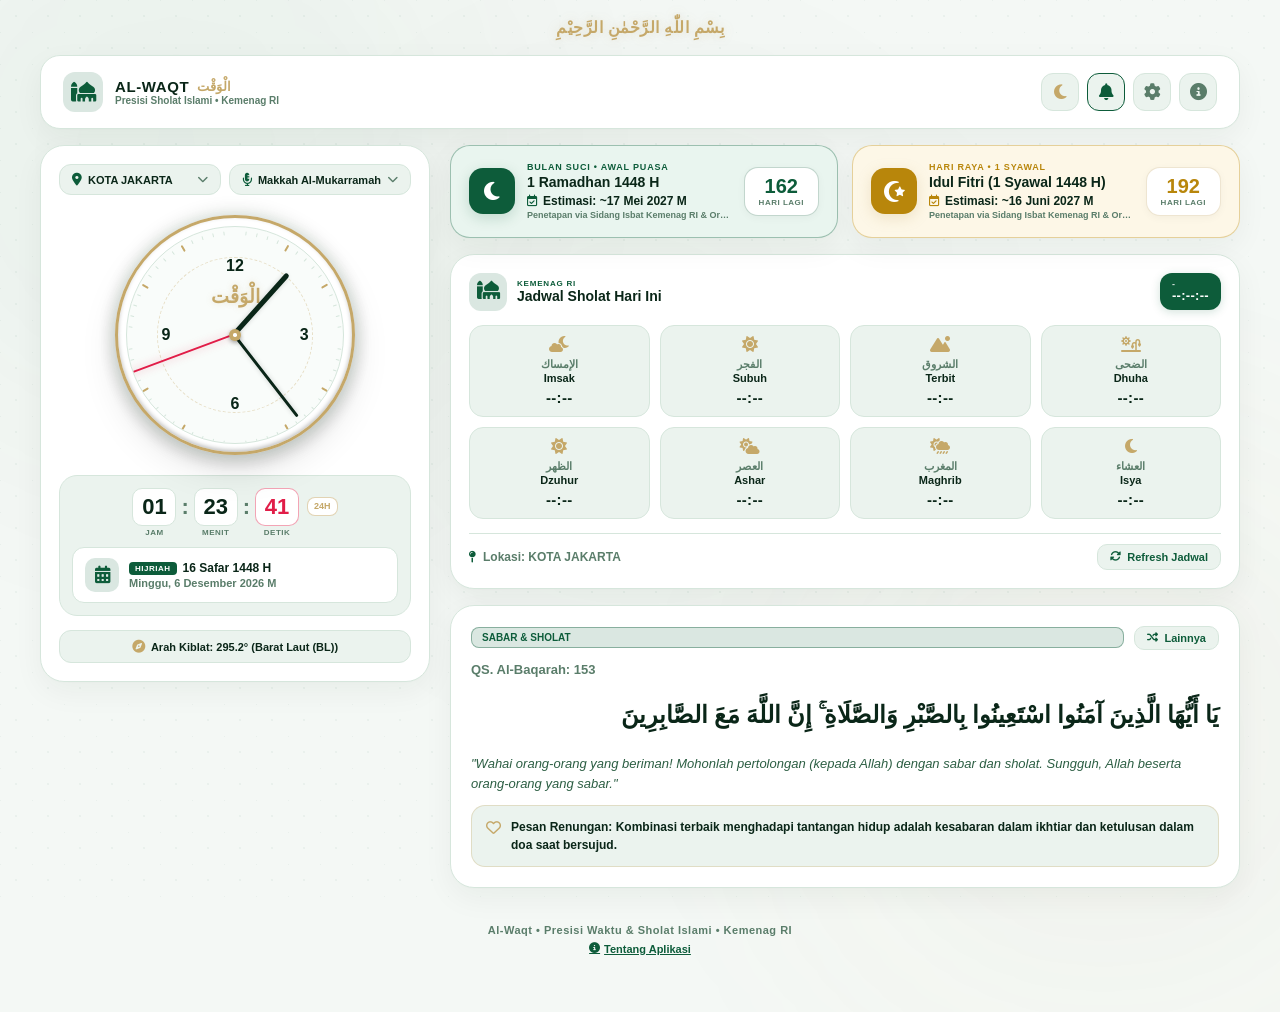
==== commit df0aec14: "sec(headers): add vercel.json with complete HTTP security headers (CSP, HSTS, X-Frame-Options, X-Con" ====
--- a/index.html
+++ b/index.html
@@ -5,7 +5,7 @@
     <meta name="viewport" content="width=device-width, initial-scale=1.0, viewport-fit=cover">
     <meta http-equiv="X-Content-Type-Options" content="nosniff">
     <meta name="referrer" content="strict-origin-when-cross-origin">
-    <meta http-equiv="Content-Security-Policy" content="default-src 'self'; script-src 'self' 'unsafe-inline' https://cdnjs.cloudflare.com; style-src 'self' 'unsafe-inline' https://fonts.googleapis.com https://cdnjs.cloudflare.com; font-src 'self' https://fonts.gstatic.com https://cdnjs.cloudflare.com; connect-src 'self' https://api.myquran.com; media-src 'self' blob: data:; img-src 'self' data:;">
+    <meta http-equiv="Content-Security-Policy" content="default-src 'self'; script-src 'self' 'unsafe-inline' https://cdnjs.cloudflare.com; style-src 'self' 'unsafe-inline' https://fonts.googleapis.com https://cdnjs.cloudflare.com; font-src 'self' https://fonts.gstatic.com https://cdnjs.cloudflare.com data:; img-src 'self' data: https:; media-src 'self' blob: data:; connect-src 'self' https://api.myquran.com; base-uri 'self'; form-action 'self';">
     <title>Al-Waqt • Presisi Waktu & Sholat Islami</title>
     <!-- Google Fonts: Plus Jakarta Sans, Arabic Amiri, Heading Outfit, Display Orbitron -->
     <link rel="preconnect" href="https://fonts.googleapis.com">
@@ -575,22 +575,19 @@
             </div>
 
             <div class="qibla-modal-body">
-                <!-- Angle & Distance Readouts (3 Concise Cards) -->
+                <!-- Angle & Distance Readouts -->
                 <div class="qibla-readout-grid">
                     <div class="qibla-readout-card">
-                        <span class="qibla-readout-label">ARAH KIBLAT</span>
-                        <span class="qibla-readout-val accent" id="qiblaAngleVal">295.2°</span>
-                        <span class="qibla-readout-sub" id="qiblaCardinalSub">Barat Laut</span>
+                        <span class="qibla-readout-label">Arah Kiblat Ka'bah</span>
+                        <span class="qibla-readout-val accent" id="qiblaAngleVal">295.1°</span>
                     </div>
                     <div class="qibla-readout-card">
-                        <span class="qibla-readout-label">ARAH KOMPAS</span>
-                        <span class="qibla-readout-val" id="compassHeadingVal">0°</span>
-                        <span class="qibla-readout-sub" id="compassHeadingSub">Utara</span>
+                        <span class="qibla-readout-label">Arah Kompas (Heading)</span>
+                        <span class="qibla-readout-val" id="compassHeadingVal">0° (Utara)</span>
                     </div>
                     <div class="qibla-readout-card">
-                        <span class="qibla-readout-label">JARAK KA'BAH</span>
-                        <span class="qibla-readout-val" id="qiblaDistVal">7.925 km</span>
-                        <span class="qibla-readout-sub">Makkah</span>
+                        <span class="qibla-readout-label">Jarak ke Makkah</span>
+                        <span class="qibla-readout-val" id="qiblaDistVal">~7.925 km</span>
                     </div>
                 </div>
 
